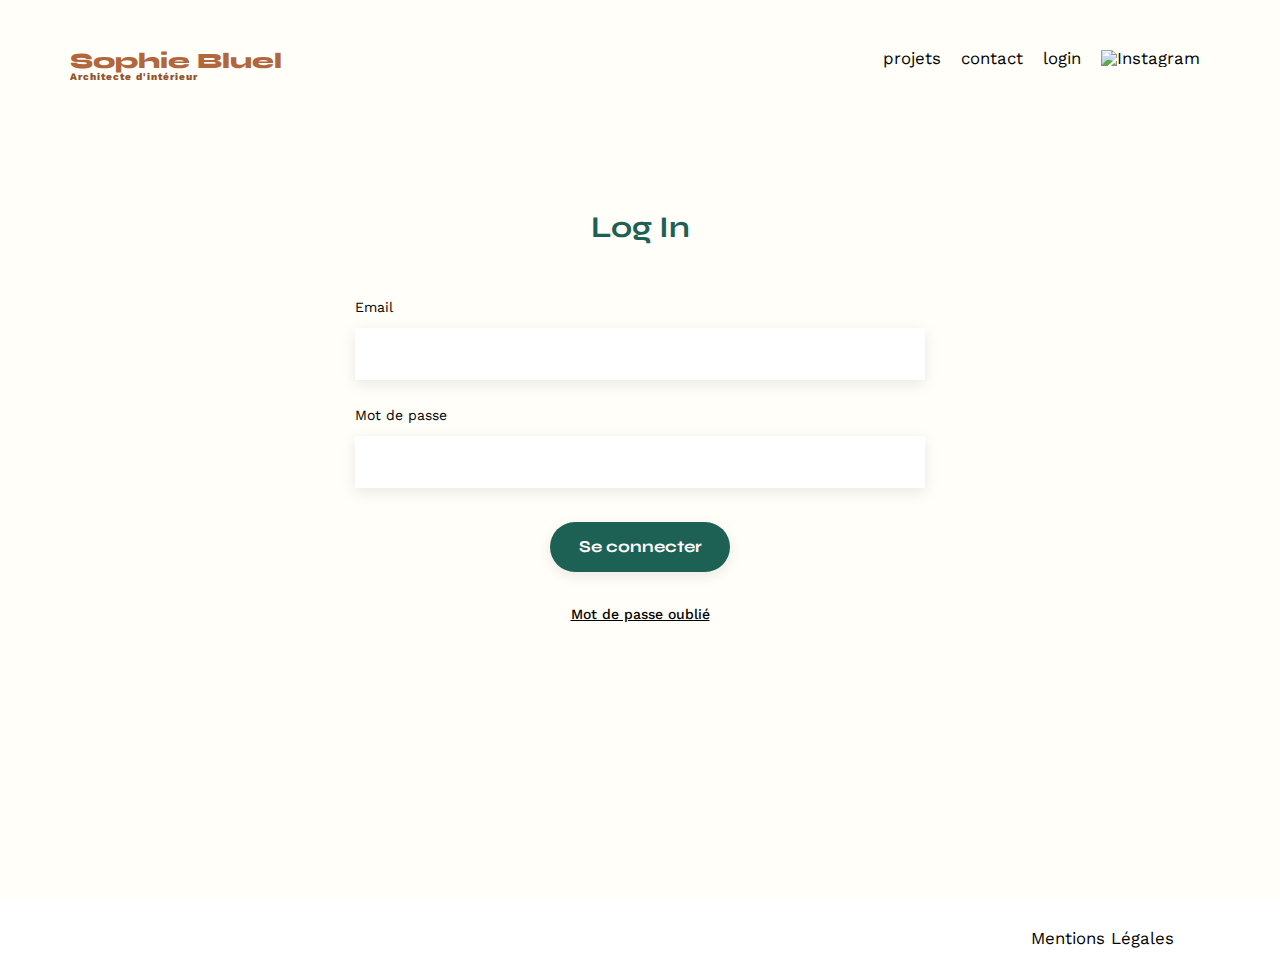
==== FrontEnd/login.html @ c54d224e "swagger api next" ====
<!DOCTYPE html>
<html lang="fr">
  <head>
    <meta charset="UTF-8" />
    <meta name="viewport" content="width=device-width, initial-scale=1.0" />
    <title>Login</title>
    <link rel="stylesheet" href="./assets/style.css" />
    <link rel="preconnect" href="https://fonts.googleapis.com" />
    <link rel="preconnect" href="https://fonts.gstatic.com" crossorigin />
    <link
      href="https://fonts.googleapis.com/css2?family=Syne:wght@700;800&family=Work+Sans&display=swap"
      rel="stylesheet"
    />
  </head>
  <body id="login-page">
    <header class="login-header">
      <h1>Sophie Bluel <span>Architecte d'intérieur</span></h1>
      <nav>
        <ul>
          <li>
            <a href="index.html"> projets</a>
          </li>
          <li>contact</li>
          <li>login</li>
          <li><img src="./assets/icons/instagram.png" alt="Instagram" /></li>
        </ul>
      </nav>
    </header>
    <section id="login">
      <h2>Log In</h2>
      <form action="#" method="post">
        <label for="email">Email</label>
        <input type="email" name="email" id="email" />
        <label for="email">Mot de passe</label>
        <input type="password" name="mdp" id="mdp" />
        <input type="submit" value="Se connecter" />
        <button type="button" class="mdp-forgotten-btn">
          Mot de passe oublié
        </button>
      </form>
    </section>
    <footer>
      <nav>
        <ul>
          <li>Mentions Légales</li>
        </ul>
      </nav>
    </footer>
  </body>
</html>
---- FrontEnd/assets/style.css ----
/* http://meyerweb.com/eric/tools/css/reset/
   v2.0 | 20110126
   License: none (public domain)
*/

html,
body,
div,
span,
applet,
object,
iframe,
h1,
h2,
h3,
h4,
h5,
h6,
p,
blockquote,
pre,
a,
abbr,
acronym,
address,
big,
cite,
code,
del,
dfn,
em,
img,
ins,
kbd,
q,
s,
samp,
small,
strike,
strong,
sub,
sup,
tt,
var,
b,
u,
i,
center,
dl,
dt,
dd,
ol,
ul,
li,
fieldset,
form,
label,
legend,
table,
caption,
tbody,
tfoot,
thead,
tr,
th,
td,
article,
aside,
canvas,
details,
embed,
figure,
figcaption,
footer,
header,
hgroup,
menu,
nav,
output,
ruby,
section,
summary,
time,
mark,
audio,
video {
  margin: 0;
  padding: 0;
  border: 0;
  font-size: 100%;
  font: inherit;
  vertical-align: baseline;
}
/* HTML5 display-role reset for older browsers */
article,
aside,
details,
figcaption,
figure,
footer,
header,
hgroup,
menu,
nav,
section {
  display: block;
}
body {
  line-height: 1;
}
ol,
ul {
  list-style: none;
}
blockquote,
q {
  quotes: none;
}
blockquote:before,
blockquote:after,
q:before,
q:after {
  content: "";
  content: none;
}
table {
  border-collapse: collapse;
  border-spacing: 0;
}
a {
  text-decoration: none;
  color: black;
}

/** end reset css**/
body {
  max-width: 1140px;
  margin: auto;
  font-family: "Work Sans";
  font-size: 14px;
  background-color: #fffef8;
}

header {
  display: flex;
  justify-content: space-between;
  margin: 50px 0;
}

section {
  margin: 50px 0;
}

h1 {
  display: flex;
  flex-direction: column;
  font-family: "Syne";
  font-size: 22px;
  font-weight: 800;
  color: #b1663c;
}

h1 > span {
  font-family: "Work Sans";
  font-size: 10px;
  letter-spacing: 0.1em;
  color: #93532f;
}

h2 {
  font-family: "Syne";
  font-weight: 700;
  font-size: 30px;
  color: #1d6154;
}
nav ul {
  display: flex;
  align-items: center;
  list-style-type: none;
}
nav li {
  padding: 0 10px;
  font-size: 1.2em;
  cursor: pointer;
}

li:hover a:hover {
  color: #b1663c;
}

nav img {
  width: 22px;
}

#introduction {
  display: flex;
  align-items: center;
}
#introduction figure {
  flex: 1;
}
#introduction img {
  display: block;
  margin: auto;
  width: 80%;
}

#introduction article {
  flex: 1;
}
#introduction h2 {
  margin-bottom: 1em;
}

#introduction p {
  margin-bottom: 0.5em;
}
#portfolio h2 {
  text-align: center;
  margin-bottom: 1em;
}

.categories {
  display: flex;
  justify-content: center;
  gap: 1rem;
  padding-bottom: 2rem;
}

.categories-btn {
  background-color: #fffef8;
  border: 2px solid #1d6154;
  color: #1d6154;
  border-radius: 60px;
  padding: 0.35rem 0.7rem;
  text-align: center;
  font-weight: 700;
  font-family: "Syne";
  cursor: pointer;
}

.categories-btn:hover {
  background-color: #1d6154;
  color: white;
}

.gallery {
  width: 100%;
  display: grid;
  grid-template-columns: 1fr 1fr 1fr;
  grid-column-gap: 20px;
  grid-row-gap: 20px;
}

.gallery img {
  width: 100%;
  cursor: pointer;
}
#contact {
  width: 50%;
  margin: auto;
}
#contact h2 {
  display: flex;
  justify-content: center;
  margin-bottom: 20px;
}
#contact p {
  display: flex;
  justify-content: center;
}

#contact form {
  text-align: left;
  margin-top: 30px;
  display: flex;
  flex-direction: column;
}

#contact input {
  height: 50px;
  font-size: 1.2em;
  border: none;
  box-shadow: 0px 4px 14px rgba(0, 0, 0, 0.09);
}
#contact label {
  margin: 2em 0 1em 0;
}
#contact textarea {
  border: none;
  box-shadow: 0px 4px 14px rgba(0, 0, 0, 0.09);
}

input[type="submit"] {
  font-family: "Syne";
  font-weight: 700;
  color: white;
  background-color: #1d6154;
  margin: 2em auto;
  width: 180px;
  text-align: center;
  border-radius: 60px;
  cursor: pointer;
}

footer {
  position: absolute;
  right: 8rem;
  width: 100%;
  margin-right: -8rem;
}

footer nav ul {
  display: flex;
  justify-content: flex-end;
  padding: 2rem 6rem;
  background-color: white;
}

/* Login page css */

#login {
  width: 50%;
  margin: auto;
}
#login h2 {
  display: flex;
  justify-content: center;
  margin-bottom: 20px;
}
#login form {
  text-align: left;
  margin-top: 30px;
  display: flex;
  flex-direction: column;
}

#login input {
  height: 50px;
  font-size: 1.2em;
  border: none;
  box-shadow: 0px 4px 14px rgba(0, 0, 0, 0.09);
}
#login label {
  margin: 2em 0 1em 0;
}

#login-page header {
  padding-bottom: 5rem;
}

.mdp-forgotten-btn {
  border: none;
  background: none;
  font-family: "work Sans";
  font-weight: 500;
  font-size: 14px;
  cursor: pointer;
  text-decoration: underline;
}

#login-page section {
  padding-bottom: 17.2rem;
}
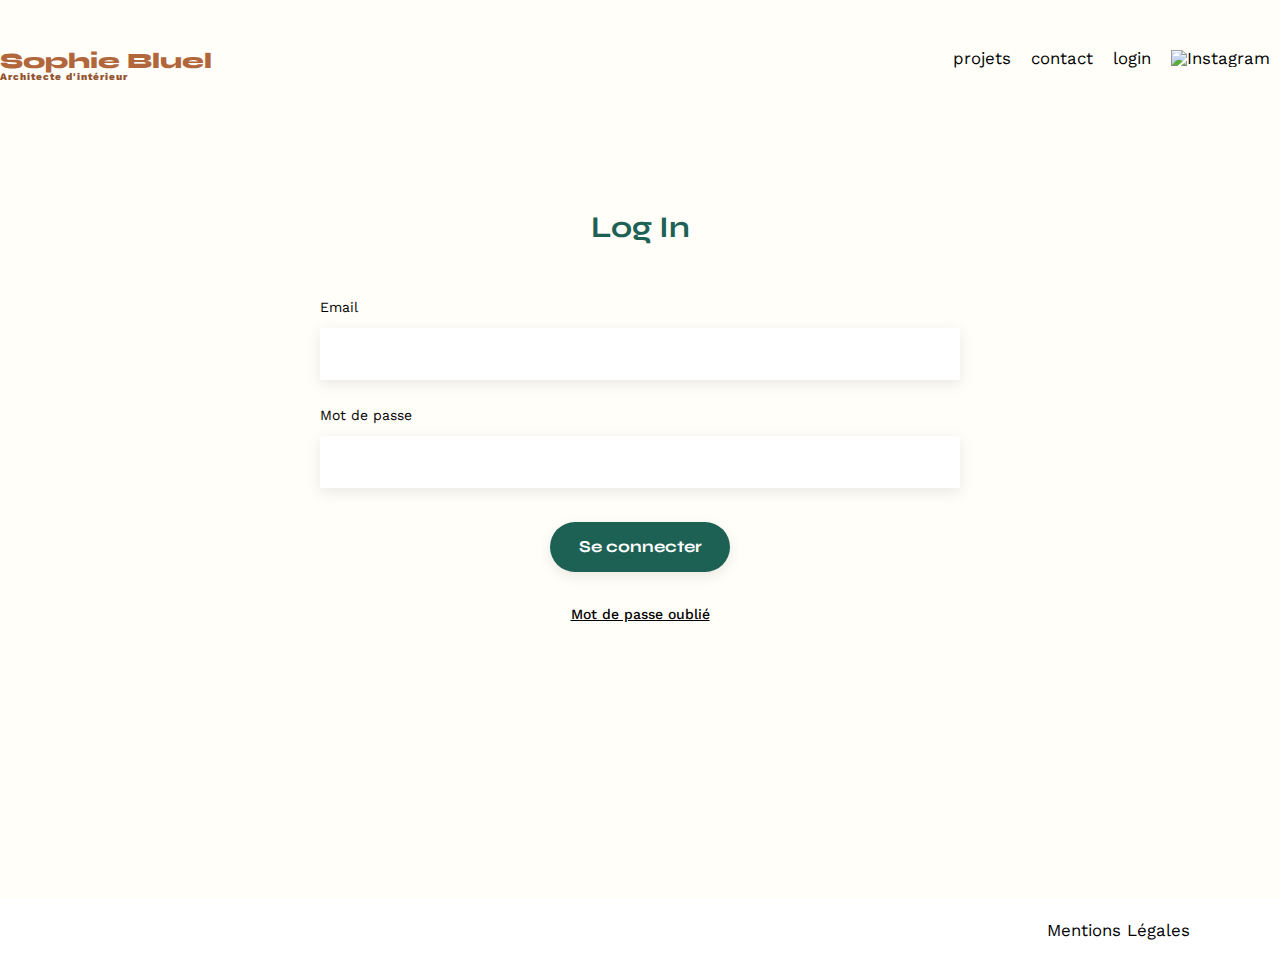
==== commit 9448e65c: "catgories display, token removed on lougout click as to be fixed" ====
--- a/FrontEnd/login.html
+++ b/FrontEnd/login.html
@@ -11,6 +11,7 @@
       href="https://fonts.googleapis.com/css2?family=Syne:wght@700;800&family=Work+Sans&display=swap"
       rel="stylesheet"
     />
+    <script defer src="./login.js"></script>
   </head>
   <body id="login-page">
     <header class="login-header">
@@ -20,19 +21,21 @@
           <li>
             <a href="index.html"> projets</a>
           </li>
-          <li>contact</li>
-          <li>login</li>
+          <li><a>contact</a></li>
+          <li><a>login</a></li>
           <li><img src="./assets/icons/instagram.png" alt="Instagram" /></li>
         </ul>
       </nav>
     </header>
     <section id="login">
       <h2>Log In</h2>
-      <form action="#" method="post">
+      <form class="login-form" action="#" method="post">
         <label for="email">Email</label>
         <input type="email" name="email" id="email" />
+        <p class="log-error"></p>
         <label for="email">Mot de passe</label>
-        <input type="password" name="mdp" id="mdp" />
+        <input type="password" name="password" id="password" />
+        <p class="log-error-mdp"></p>
         <input type="submit" value="Se connecter" />
         <button type="button" class="mdp-forgotten-btn">
           Mot de passe oublié
--- a/FrontEnd/assets/style.css
+++ b/FrontEnd/assets/style.css
@@ -134,11 +134,14 @@
 
 /** end reset css**/
 body {
-  max-width: 1140px;
-  margin: auto;
   font-family: "Work Sans";
   font-size: 14px;
   background-color: #fffef8;
+}
+
+.body-width {
+  max-width: 1140px;
+  margin: auto;
 }
 
 header {
@@ -189,7 +192,7 @@
 }
 
 nav img {
-  width: 22px;
+  width: 18px;
 }
 
 #introduction {
@@ -215,6 +218,11 @@
 #introduction p {
   margin-bottom: 0.5em;
 }
+
+#portfolio {
+  position: relative;
+}
+
 #portfolio h2 {
   text-align: center;
   margin-bottom: 1em;
@@ -303,17 +311,10 @@
   cursor: pointer;
 }
 
-footer {
-  position: absolute;
-  right: 8rem;
-  width: 100%;
-  margin-right: -8rem;
-}
-
 footer nav ul {
   display: flex;
   justify-content: flex-end;
-  padding: 2rem 6rem;
+  padding: 1.5rem 5rem;
   background-color: white;
 }
 
@@ -362,3 +363,58 @@
 #login-page section {
   padding-bottom: 17.2rem;
 }
+
+.log-error {
+  display: none;
+  color: red;
+  font-weight: 600;
+  padding-top: 10px;
+}
+
+.log-error-mdp {
+  display: none;
+  color: red;
+  font-weight: 600;
+  padding-top: 10px;
+}
+
+/* After login home page */
+
+.header-bar {
+  display: none;
+  justify-content: center;
+  align-items: center;
+  background-color: black;
+  color: white;
+  height: 3rem;
+}
+
+.header-bar button {
+  background: none;
+  border: none;
+  color: white;
+  font-size: 14px;
+  padding-right: 0.8rem;
+  cursor: pointer;
+}
+
+.edit-icon {
+  color: white;
+  padding-right: 0.8rem;
+}
+
+#portfolio .edit-icon {
+  color: black;
+}
+
+#portfolio .edit-btn {
+  display: none;
+  position: absolute;
+  left: 62%;
+  top: 0.3rem;
+  background: none;
+  border: none;
+  color: black;
+  font-size: 16px;
+  cursor: pointer;
+}
